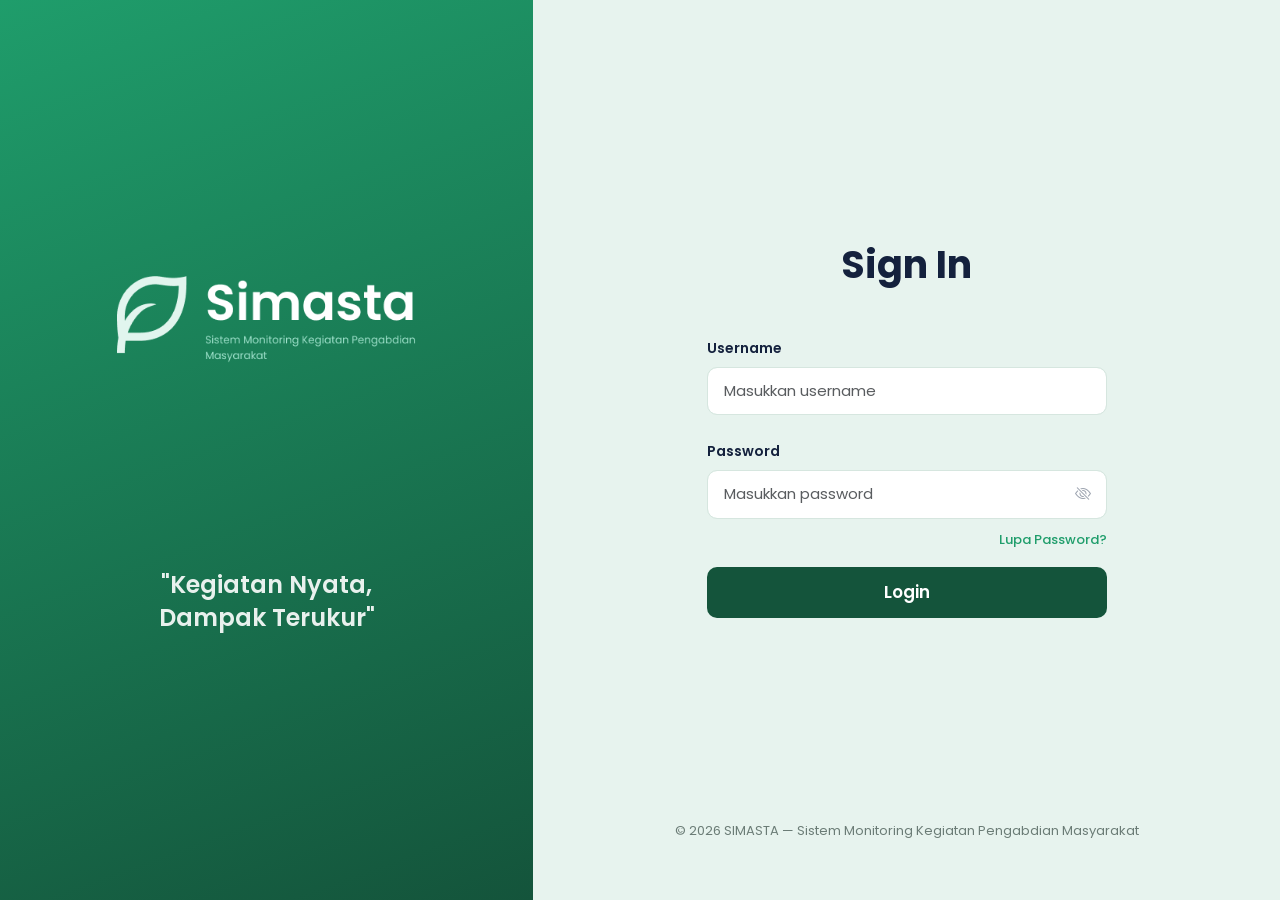
==== index.html @ 57d7a470 "first commit - frontend SIMASTA" ====
<!doctype html>
<html lang="id">
  <head>
    <meta charset="UTF-8" />
    <meta name="viewport" content="width=device-width, initial-scale=1.0" />
    <title>Login - SIMASTA</title>

    <!-- Bootstrap 5 CSS -->
    <link
      href="https://cdn.jsdelivr.net/npm/bootstrap@5.3.3/dist/css/bootstrap.min.css"
      rel="stylesheet"
    />

    <!-- Bootstrap Icons -->
    <link
      rel="stylesheet"
      href="https://cdn.jsdelivr.net/npm/bootstrap-icons@1.11.3/font/bootstrap-icons.css"
    />

    <!-- Google Fonts - Poppins -->
    <link rel="preconnect" href="https://fonts.googleapis.com" />
    <link
      href="https://fonts.googleapis.com/css2?family=Poppins:wght@400;500;600;700;800&display=swap"
      rel="stylesheet"
    />

    <!-- Custom CSS -->
    <link rel="stylesheet" href="css/style.css" />
  </head>

  <body>
    <div class="login-wrapper">
      <div class="row g-0 min-vh-100">
        <!-- KOLOM KIRI - HIJAU -->
        <div
          class="col-lg-5 d-none d-lg-flex flex-column justify-content-between align-items-center text-center left-panel"
        >
          <div></div>

          <div class="brand-section">
            <img src="assets/logo.png" alt="Logo Simasta" class="brand-logo" />
          </div>

          <div class="tagline-section">
            <p class="tagline">"Kegiatan Nyata, Dampak Terukur"</p>
          </div>

          <div></div>
        </div>

        <!-- KOLOM KANAN - FORM LOGIN -->
        <div
          class="col-lg-7 d-flex flex-column align-items-center min-vh-100 right-panel"
        >
          <div
            class="flex-grow-1 d-flex align-items-center justify-content-center w-100"
          >
            <div class="form-container">
              <h1 class="signin-title mb-5">Sign In</h1>

              <form id="loginForm" novalidate method="post">
                <!-- Username -->
                <div class="mb-4">
                  <label for="username" class="form-label fw-semibold"
                    >Username</label
                  >
                  <input
                    type="text"
                    class="form-control custom-input"
                    id="username"
                    name="username"
                    placeholder="Masukkan username"
                    required
                  />
                  <div class="invalid-feedback">Username wajib diisi.</div>
                </div>

                <!-- Password -->
                <div class="mb-2">
                  <label for="password" class="form-label fw-semibold"
                    >Password</label
                  >
                  <div class="position-relative">
                    <input
                      type="password"
                      class="form-control custom-input pe-5"
                      id="password"
                      name="password"
                      placeholder="Masukkan password"
                      required
                    />
                    <i
                      class="bi bi-eye-slash toggle-password"
                      id="togglePassword"
                      aria-label="Tampilkan Password"
                      role="button"
                      tabindex="0"
                    ></i>
                  </div>
                  <div class="invalid-feedback">Password wajib diisi.</div>
                </div>

                <!-- Alert error login (sembunyi default) -->
                <div
                  class="alert alert-danger d-none mt-3 py-2"
                  id="loginError"
                  role="alert"
                >
                  <i class="bi bi-exclamation-circle me-1"></i>
                  Username atau password salah. Silakan coba lagi.
                </div>

                <!-- Lupa Password -->
                <div class="text-end mb-3 mt-2">
                  <a href="#" class="forgot-link">Lupa Password?</a>
                </div>

                <!-- Tombol Login -->
                <button type="submit" class="btn btn-login w-100">Login</button>
              </form>
            </div>
          </div>

          <footer class="footer-text">
            &copy; 2026 SIMASTA &mdash; Sistem Monitoring Kegiatan Pengabdian Masyarakat
          </footer>
        </div>
      </div>
    </div>

    <!-- Bootstrap JS -->
    <script src="https://cdn.jsdelivr.net/npm/bootstrap@5.3.3/dist/js/bootstrap.bundle.min.js"></script>
    <script src="js/index.js"></script>
  </body>
</html>
---- css/style.css ----
* {
  font-family: "Poppins", sans-serif;
}

body {
  margin: 0;
  padding: 0;
}

.login-wrapper {
  min-height: 100vh;
}

/* ===================================
   PANEL KIRI - HIJAU GRADIENT
==================================== */
.left-panel {
  background: linear-gradient(160deg, #1f9d6b 0%, #14543b 100%);
  padding: 60px 50px;
  position: relative;
  overflow: hidden;
}

.brand-logo {
  max-width: 300px;
  width: 100%;
  height: auto;
}

.tagline-section {
  max-width: 320px;
  margin: 0 auto;
}

.tagline {
  color: rgba(255, 255, 255, 0.9);
  font-size: 24px;
  font-weight: 600;
  line-height: 1.4;
  margin: 0;
}

/* ===================================
   PANEL KANAN - FORM
==================================== */
.right-panel {
  background-color: #e7f3ee;
  padding: 40px 20px;
}

.form-container {
  width: 100%;
  max-width: 400px;
}

.signin-title {
  font-size: 38px;
  font-weight: 700;
  color: #14213d;
  text-align: center;
}

.form-label {
  color: #14213d;
  font-size: 14px;
  margin-bottom: 8px;
}

.custom-input {
  border-radius: 10px;
  border: 1.5px solid #d6e6df;
  padding: 12px 16px;
  font-size: 15px;
  background-color: #ffffff;
}

.custom-input:focus {
  border-color: #1f9d6b;
  box-shadow: 0 0 0 3px rgba(31, 157, 107, 0.15);
}

.toggle-password {
  position: absolute;
  right: 16px;
  top: 50%;
  transform: translateY(-50%);
  cursor: pointer;
  color: #9ca3af;
  font-size: 16px;
}

.forgot-link {
  color: #1f9d6b;
  font-size: 13px;
  text-decoration: none;
  font-weight: 500;
}

.forgot-link:hover {
  text-decoration: underline;
}

.custom-input:focus::placeholder {
  opacity: 0.3;
  transition: 0.2s;
}

/* ===================================
   TOMBOL LOGIN
==================================== */
.btn-login {
  background-color: #14543b;
  color: #ffffff;
  border: none;
  border-radius: 10px;
  padding: 13px 0;
  font-size: 17px;
  font-weight: 600;
  transition: background-color 0.2s ease;
}

.btn-login:hover {
  background-color: #0e3d2b;
  color: #ffffff;
}

.btn-login:active {
  transform: scale(0.99);
}

/* ===================================
   SOCIAL LOGIN BUTTONS
==================================== */
.btn-social {
  width: 46px;
  height: 46px;
  border-radius: 50%;
  background-color: #ffffff;
  border: 1px solid #e2e8f0;
  display: flex;
  align-items: center;
  justify-content: center;
  cursor: pointer;
  transition:
    box-shadow 0.2s ease,
    transform 0.15s ease;
}

.btn-social:hover {
  box-shadow: 0 2px 10px rgba(0, 0, 0, 0.12);
  transform: translateY(-2px);
}

/* ===================================
   FOOTER
==================================== */
.footer-text {
  color: #6b7c76;
  font-size: 13px;
  text-align: center;
  margin-top: auto;
  padding-bottom: 20px;
}

/* ===================================
   RESPONSIVE
==================================== */
@media (max-width: 991.98px) {
  .right-panel {
    min-height: 100vh;
  }
}
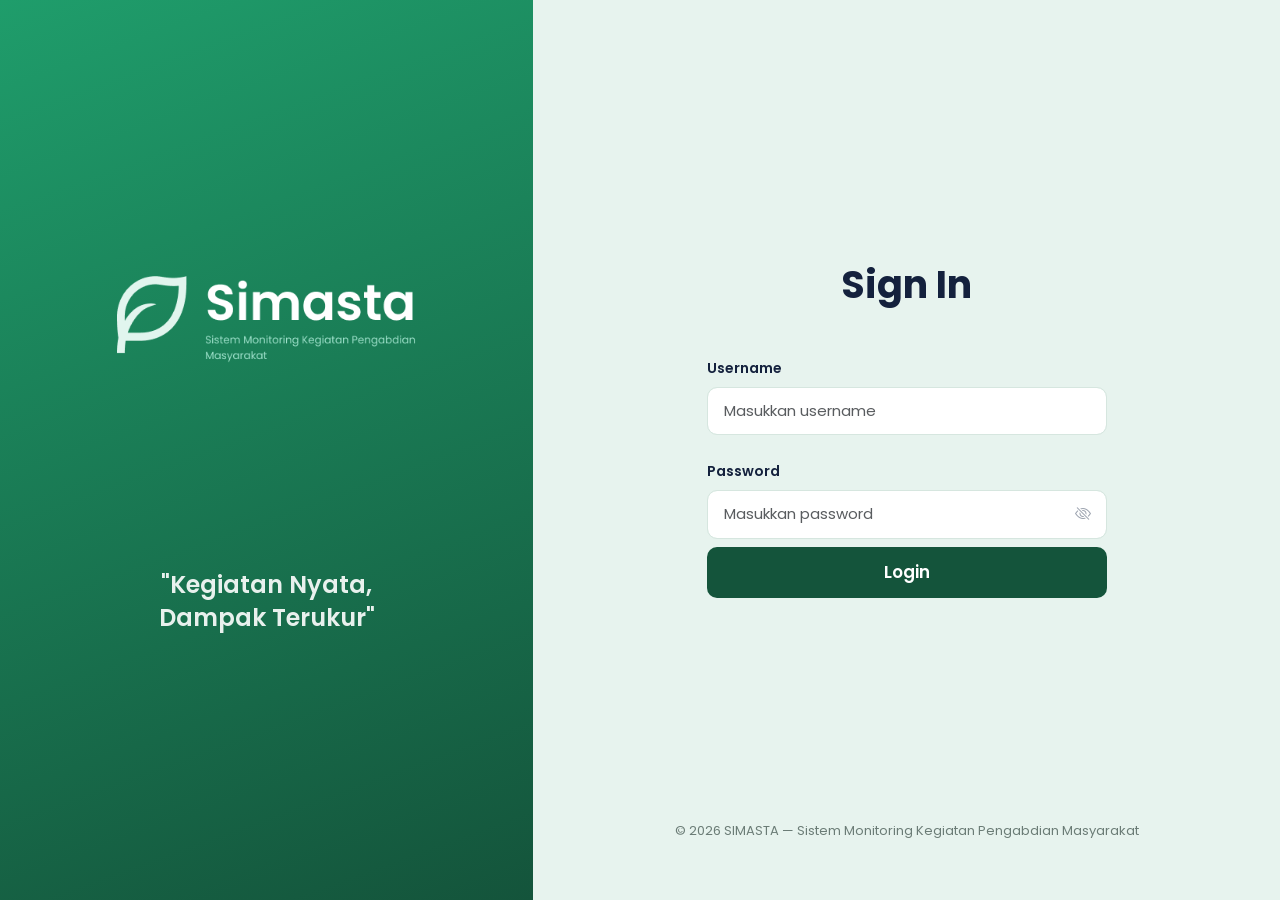
==== commit 1d97e698: "update html, css, js, dan upload serta add readme" ====
--- a/index.html
+++ b/index.html
@@ -58,7 +58,7 @@
             <div class="form-container">
               <h1 class="signin-title mb-5">Sign In</h1>
 
-              <form id="loginForm" novalidate method="post">
+              <form id="loginForm" novalidate>
                 <!-- Username -->
                 <div class="mb-4">
                   <label for="username" class="form-label fw-semibold"
@@ -100,7 +100,7 @@
                   <div class="invalid-feedback">Password wajib diisi.</div>
                 </div>
 
-                <!-- Alert error login (sembunyi default) -->
+                <!-- Alert error login -->
                 <div
                   class="alert alert-danger d-none mt-3 py-2"
                   id="loginError"
@@ -110,11 +110,6 @@
                   Username atau password salah. Silakan coba lagi.
                 </div>
 
-                <!-- Lupa Password -->
-                <div class="text-end mb-3 mt-2">
-                  <a href="#" class="forgot-link">Lupa Password?</a>
-                </div>
-
                 <!-- Tombol Login -->
                 <button type="submit" class="btn btn-login w-100">Login</button>
               </form>
@@ -122,7 +117,8 @@
           </div>
 
           <footer class="footer-text">
-            &copy; 2026 SIMASTA &mdash; Sistem Monitoring Kegiatan Pengabdian Masyarakat
+            &copy; 2026 SIMASTA &mdash; Sistem Monitoring Kegiatan Pengabdian
+            Masyarakat
           </footer>
         </div>
       </div>
--- a/css/style.css
+++ b/css/style.css
@@ -11,9 +11,7 @@
   min-height: 100vh;
 }
 
-/* ===================================
-   PANEL KIRI - HIJAU GRADIENT
-==================================== */
+/* PANEL KIRI - HIJAU GRADIENT */
 .left-panel {
   background: linear-gradient(160deg, #1f9d6b 0%, #14543b 100%);
   padding: 60px 50px;
@@ -40,9 +38,7 @@
   margin: 0;
 }
 
-/* ===================================
-   PANEL KANAN - FORM
-==================================== */
+/* PANEL KANAN - FORM */
 .right-panel {
   background-color: #e7f3ee;
   padding: 40px 20px;
@@ -105,9 +101,7 @@
   transition: 0.2s;
 }
 
-/* ===================================
-   TOMBOL LOGIN
-==================================== */
+/* TOMBOL LOGIN */
 .btn-login {
   background-color: #14543b;
   color: #ffffff;
@@ -128,9 +122,7 @@
   transform: scale(0.99);
 }
 
-/* ===================================
-   SOCIAL LOGIN BUTTONS
-==================================== */
+/* SOCIAL LOGIN BUTTONS */
 .btn-social {
   width: 46px;
   height: 46px;
@@ -151,9 +143,7 @@
   transform: translateY(-2px);
 }
 
-/* ===================================
-   FOOTER
-==================================== */
+/* FOOTER */
 .footer-text {
   color: #6b7c76;
   font-size: 13px;
@@ -162,9 +152,7 @@
   padding-bottom: 20px;
 }
 
-/* ===================================
-   RESPONSIVE
-==================================== */
+/* RESPONSIVE */
 @media (max-width: 991.98px) {
   .right-panel {
     min-height: 100vh;
